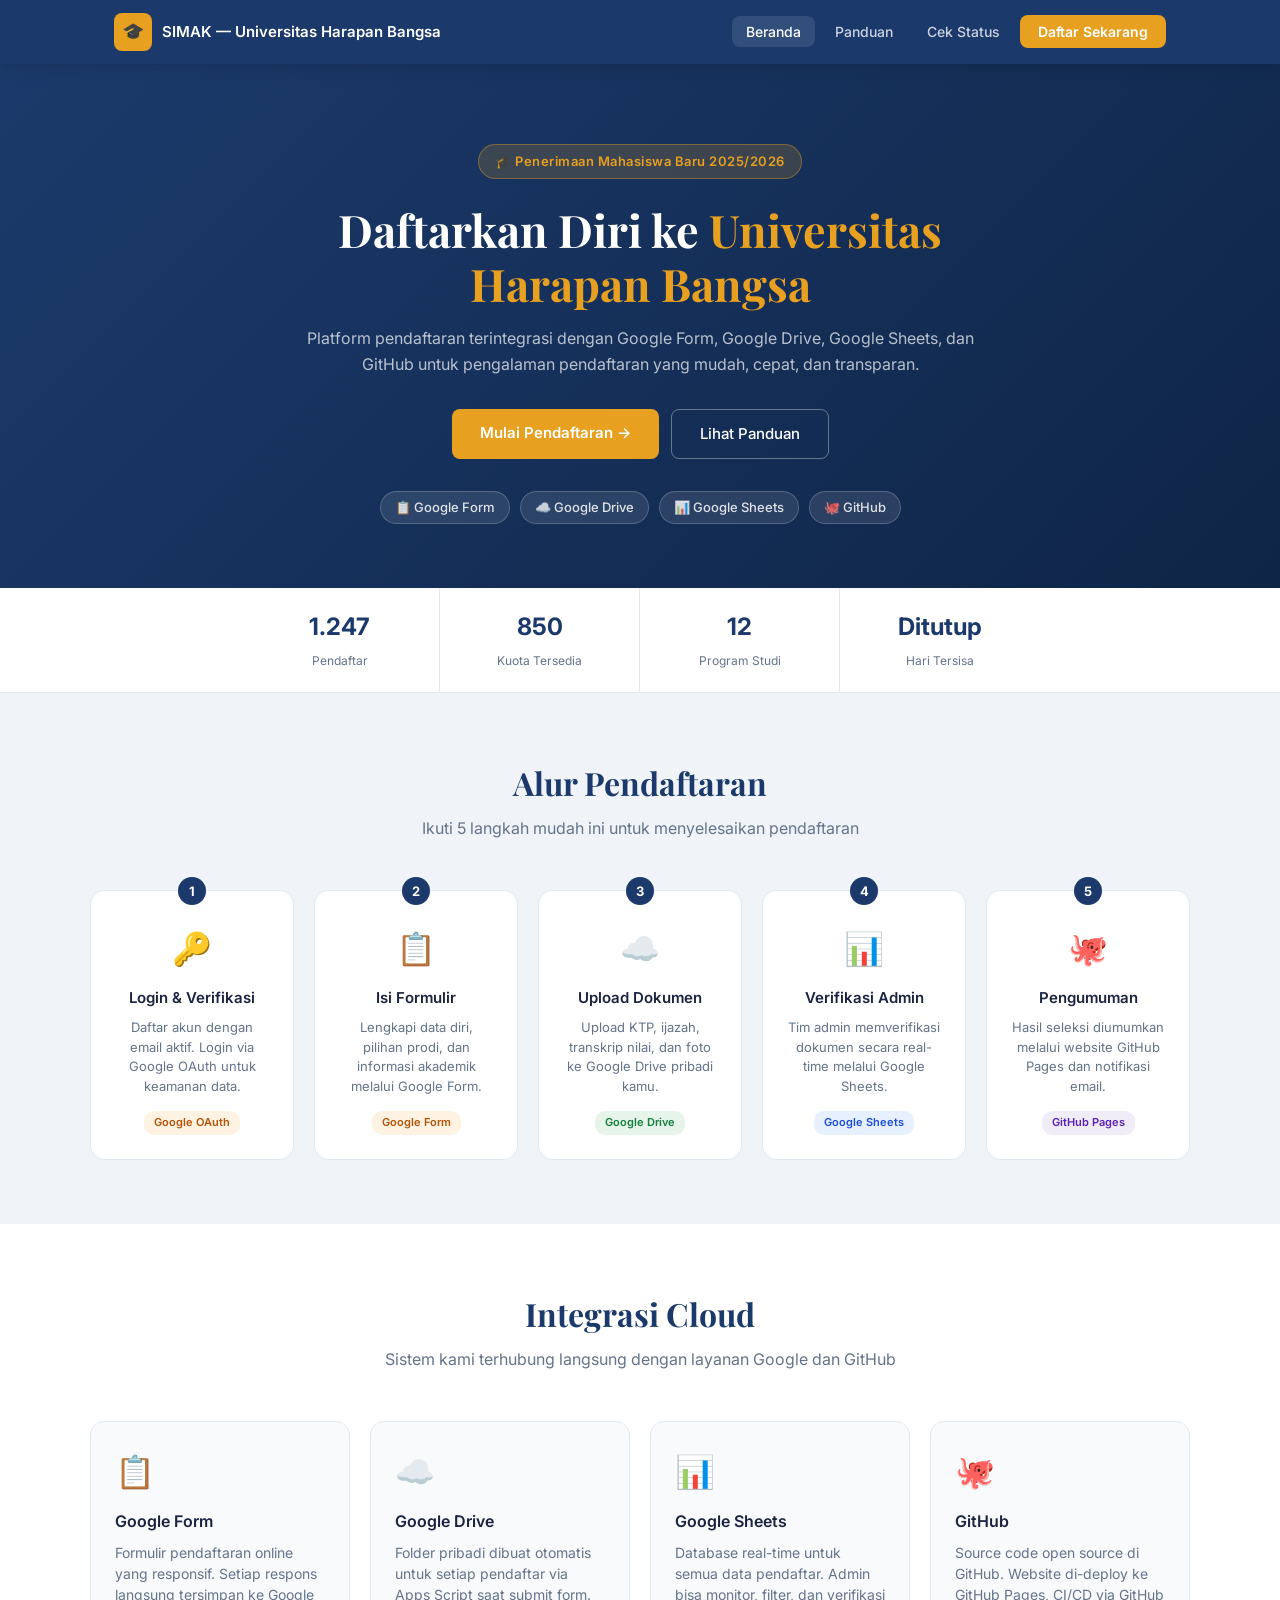
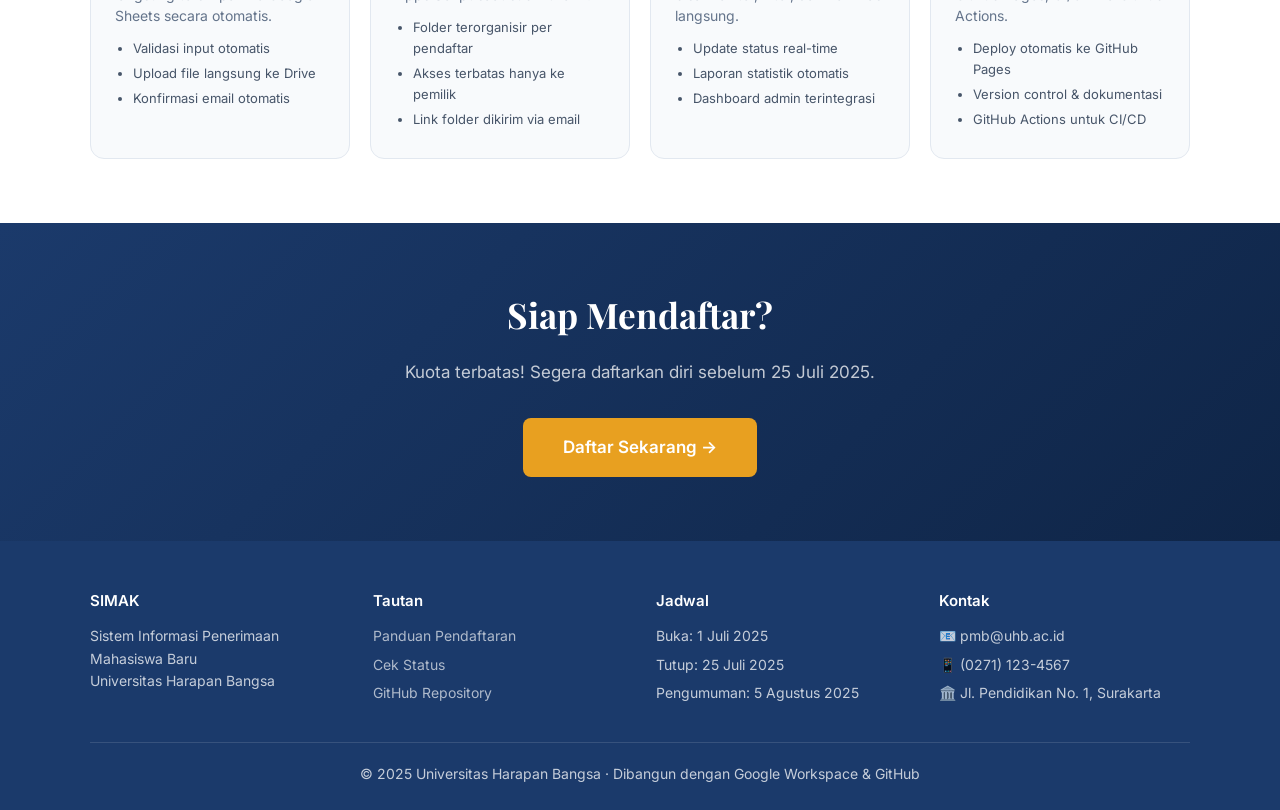
==== index.html @ dd5d7447 "Add files via upload" ====
<!DOCTYPE html>
<html lang="id">
<head>
  <meta charset="UTF-8" />
  <meta name="viewport" content="width=device-width, initial-scale=1.0" />
  <title>SIMAK — Pendaftaran Mahasiswa Baru 2025/2026</title>
  <link rel="stylesheet" href="css/style.css" />
  <link href="https://fonts.googleapis.com/css2?family=Playfair+Display:wght@600;700&family=Inter:wght@400;500;600&display=swap" rel="stylesheet" />
</head>
<body>

  <nav class="navbar">
    <div class="nav-container">
      <div class="nav-brand">
        <div class="nav-logo">🎓</div>
        <span class="nav-title">SIMAK — Universitas Harapan Bangsa</span>
      </div>
      <ul class="nav-links">
        <li><a href="index.html" class="active">Beranda</a></li>
        <li><a href="pages/panduan.html">Panduan</a></li>
        <li><a href="pages/status.html">Cek Status</a></li>
        <li><a href="pages/daftar.html" class="btn-nav">Daftar Sekarang</a></li>
      </ul>
      <button class="nav-toggle" onclick="toggleMenu()">☰</button>
    </div>
  </nav>

  <section class="hero">
    <div class="hero-content">
      <span class="hero-badge">🎓 Penerimaan Mahasiswa Baru 2025/2026</span>
      <h1>Daftarkan Diri ke <span class="highlight">Universitas Harapan Bangsa</span></h1>
      <p>Platform pendaftaran terintegrasi dengan Google Form, Google Drive, Google Sheets, dan GitHub untuk pengalaman pendaftaran yang mudah, cepat, dan transparan.</p>
      <div class="hero-cta">
        <a href="pages/daftar.html" class="btn-primary">Mulai Pendaftaran →</a>
        <a href="pages/panduan.html" class="btn-outline">Lihat Panduan</a>
      </div>
      <div class="hero-integrations">
        <span class="int-pill">📋 Google Form</span>
        <span class="int-pill">☁️ Google Drive</span>
        <span class="int-pill">📊 Google Sheets</span>
        <span class="int-pill">🐙 GitHub</span>
      </div>
    </div>
  </section>

  <section class="stats-bar">
    <div class="stat-item">
      <span class="stat-num" id="count-pendaftar">1.247</span>
      <span class="stat-label">Pendaftar</span>
    </div>
    <div class="stat-item">
      <span class="stat-num">850</span>
      <span class="stat-label">Kuota Tersedia</span>
    </div>
    <div class="stat-item">
      <span class="stat-num">12</span>
      <span class="stat-label">Program Studi</span>
    </div>
    <div class="stat-item">
      <span class="stat-num" id="countdown">14</span>
      <span class="stat-label">Hari Tersisa</span>
    </div>
  </section>

  <section class="section">
    <div class="container">
      <div class="section-header">
        <h2>Alur Pendaftaran</h2>
        <p>Ikuti 5 langkah mudah ini untuk menyelesaikan pendaftaran</p>
      </div>
      <div class="steps-grid">
        <div class="step-card">
          <div class="step-num">1</div>
          <div class="step-icon">🔑</div>
          <h3>Login & Verifikasi</h3>
          <p>Daftar akun dengan email aktif. Login via Google OAuth untuk keamanan data.</p>
          <span class="step-tag tag-google">Google OAuth</span>
        </div>
        <div class="step-card">
          <div class="step-num">2</div>
          <div class="step-icon">📋</div>
          <h3>Isi Formulir</h3>
          <p>Lengkapi data diri, pilihan prodi, dan informasi akademik melalui Google Form.</p>
          <span class="step-tag tag-google">Google Form</span>
        </div>
        <div class="step-card">
          <div class="step-num">3</div>
          <div class="step-icon">☁️</div>
          <h3>Upload Dokumen</h3>
          <p>Upload KTP, ijazah, transkrip nilai, dan foto ke Google Drive pribadi kamu.</p>
          <span class="step-tag tag-drive">Google Drive</span>
        </div>
        <div class="step-card">
          <div class="step-num">4</div>
          <div class="step-icon">📊</div>
          <h3>Verifikasi Admin</h3>
          <p>Tim admin memverifikasi dokumen secara real-time melalui Google Sheets.</p>
          <span class="step-tag tag-sheet">Google Sheets</span>
        </div>
        <div class="step-card">
          <div class="step-num">5</div>
          <div class="step-icon">🐙</div>
          <h3>Pengumuman</h3>
          <p>Hasil seleksi diumumkan melalui website GitHub Pages dan notifikasi email.</p>
          <span class="step-tag tag-github">GitHub Pages</span>
        </div>
      </div>
    </div>
  </section>

  <section class="section section-gray">
    <div class="container">
      <div class="section-header">
        <h2>Integrasi Cloud</h2>
        <p>Sistem kami terhubung langsung dengan layanan Google dan GitHub</p>
      </div>
      <div class="integration-grid">
        <div class="int-card">
          <div class="int-icon">📋</div>
          <h3>Google Form</h3>
          <p>Formulir pendaftaran online yang responsif. Setiap respons langsung tersimpan ke Google Sheets secara otomatis.</p>
          <ul><li>Validasi input otomatis</li><li>Upload file langsung ke Drive</li><li>Konfirmasi email otomatis</li></ul>
        </div>
        <div class="int-card">
          <div class="int-icon">☁️</div>
          <h3>Google Drive</h3>
          <p>Folder pribadi dibuat otomatis untuk setiap pendaftar via Apps Script saat submit form.</p>
          <ul><li>Folder terorganisir per pendaftar</li><li>Akses terbatas hanya ke pemilik</li><li>Link folder dikirim via email</li></ul>
        </div>
        <div class="int-card">
          <div class="int-icon">📊</div>
          <h3>Google Sheets</h3>
          <p>Database real-time untuk semua data pendaftar. Admin bisa monitor, filter, dan verifikasi langsung.</p>
          <ul><li>Update status real-time</li><li>Laporan statistik otomatis</li><li>Dashboard admin terintegrasi</li></ul>
        </div>
        <div class="int-card">
          <div class="int-icon">🐙</div>
          <h3>GitHub</h3>
          <p>Source code open source di GitHub. Website di-deploy ke GitHub Pages, CI/CD via GitHub Actions.</p>
          <ul><li>Deploy otomatis ke GitHub Pages</li><li>Version control & dokumentasi</li><li>GitHub Actions untuk CI/CD</li></ul>
        </div>
      </div>
    </div>
  </section>

  <section class="section cta-section">
    <div class="container text-center">
      <h2>Siap Mendaftar?</h2>
      <p>Kuota terbatas! Segera daftarkan diri sebelum 25 Juli 2025.</p>
      <a href="pages/daftar.html" class="btn-primary btn-large">Daftar Sekarang →</a>
    </div>
  </section>

  <footer class="footer">
    <div class="container">
      <div class="footer-grid">
        <div><h4>SIMAK</h4><p>Sistem Informasi Penerimaan Mahasiswa Baru<br>Universitas Harapan Bangsa</p></div>
        <div><h4>Tautan</h4><ul><li><a href="pages/panduan.html">Panduan Pendaftaran</a></li><li><a href="pages/status.html">Cek Status</a></li><li><a href="https://github.com/username/simak" target="_blank">GitHub Repository</a></li></ul></div>
        <div><h4>Jadwal</h4><ul><li>Buka: 1 Juli 2025</li><li>Tutup: 25 Juli 2025</li><li>Pengumuman: 5 Agustus 2025</li></ul></div>
        <div><h4>Kontak</h4><ul><li>📧 pmb@uhb.ac.id</li><li>📱 (0271) 123-4567</li><li>🏛️ Jl. Pendidikan No. 1, Surakarta</li></ul></div>
      </div>
      <div class="footer-bottom"><p>© 2025 Universitas Harapan Bangsa · Dibangun dengan Google Workspace & GitHub</p></div>
    </div>
  </footer>

  <script src="js/main.js"></script>
</body>
</html>
---- css/style.css ----
/* ===== RESET & BASE ===== */
*, *::before, *::after { margin: 0; padding: 0; box-sizing: border-box; }
html { scroll-behavior: smooth; }
body { font-family: 'Inter', sans-serif; background: #f0f4f8; color: #1a2340; line-height: 1.6; }
a { text-decoration: none; color: inherit; }
ul { list-style: none; }

/* ===== NAVBAR ===== */
.navbar { background: #1B3A6B; position: sticky; top: 0; z-index: 1000; box-shadow: 0 2px 16px rgba(0,0,0,0.15); }
.nav-container { max-width: 1100px; margin: 0 auto; padding: 0 1.5rem; display: flex; align-items: center; justify-content: space-between; height: 64px; }
.nav-brand { display: flex; align-items: center; gap: 10px; }
.nav-logo { width: 38px; height: 38px; background: #E8A020; border-radius: 8px; display: flex; align-items: center; justify-content: center; font-size: 18px; }
.nav-title { color: #fff; font-size: 15px; font-weight: 600; }
.nav-links { display: flex; align-items: center; gap: 6px; }
.nav-links a { color: rgba(255,255,255,0.78); font-size: 14px; font-weight: 500; padding: 7px 14px; border-radius: 8px; transition: all 0.2s; }
.nav-links a:hover, .nav-links a.active { color: #fff; background: rgba(255,255,255,0.1); }
.nav-links .btn-nav { background: #E8A020; color: #fff !important; padding: 8px 18px; border-radius: 8px; font-weight: 600; }
.nav-links .btn-nav:hover { background: #d4911a; }
.nav-toggle { display: none; background: none; border: none; color: #fff; font-size: 22px; cursor: pointer; }

/* ===== HERO ===== */
.hero { background: linear-gradient(135deg, #1B3A6B 0%, #0f2547 100%); padding: 5rem 1.5rem 4rem; text-align: center; }
.hero-content { max-width: 700px; margin: 0 auto; }
.hero-badge { display: inline-block; background: rgba(232,160,32,0.18); border: 1px solid rgba(232,160,32,0.4); color: #E8A020; font-size: 13px; font-weight: 600; padding: 6px 16px; border-radius: 20px; letter-spacing: 0.5px; margin-bottom: 1.5rem; }
.hero h1 { font-family: 'Playfair Display', serif; font-size: 2.8rem; color: #fff; line-height: 1.2; margin-bottom: 1rem; }
.hero h1 .highlight { color: #E8A020; }
.hero p { color: rgba(255,255,255,0.7); font-size: 16px; margin-bottom: 2rem; }
.hero-cta { display: flex; gap: 12px; justify-content: center; flex-wrap: wrap; margin-bottom: 2rem; }
.hero-integrations { display: flex; gap: 10px; justify-content: center; flex-wrap: wrap; }
.int-pill { background: rgba(255,255,255,0.1); border: 1px solid rgba(255,255,255,0.2); color: rgba(255,255,255,0.85); font-size: 13px; font-weight: 500; padding: 5px 14px; border-radius: 20px; }

/* ===== BUTTONS ===== */
.btn-primary { background: #E8A020; color: #fff; padding: 12px 28px; border-radius: 8px; font-size: 15px; font-weight: 600; border: none; cursor: pointer; transition: background 0.2s, transform 0.15s; display: inline-block; }
.btn-primary:hover { background: #d4911a; transform: translateY(-2px); }
.btn-outline { background: transparent; color: #fff; border: 1.5px solid rgba(255,255,255,0.35); padding: 12px 28px; border-radius: 8px; font-size: 15px; font-weight: 500; cursor: pointer; transition: all 0.2s; display: inline-block; }
.btn-outline:hover { border-color: rgba(255,255,255,0.8); background: rgba(255,255,255,0.06); }
.btn-large { padding: 16px 40px; font-size: 17px; }
.btn-secondary { background: #1B3A6B; color: #fff; padding: 12px 28px; border-radius: 8px; font-size: 15px; font-weight: 600; border: none; cursor: pointer; transition: background 0.2s; display: inline-block; }
.btn-secondary:hover { background: #152d54; }

/* ===== STATS BAR ===== */
.stats-bar { background: #fff; border-bottom: 1px solid #e2e8f0; display: flex; justify-content: center; }
.stat-item { flex: 1; max-width: 200px; padding: 1.25rem 1rem; text-align: center; border-right: 1px solid #e2e8f0; }
.stat-item:last-child { border-right: none; }
.stat-num { display: block; font-size: 24px; font-weight: 700; color: #1B3A6B; }
.stat-label { font-size: 12px; color: #64748b; margin-top: 2px; }

/* ===== SECTIONS ===== */
.section { padding: 4rem 1.5rem; }
.section-gray { background: #fff; }
.container { max-width: 1100px; margin: 0 auto; }
.section-header { text-align: center; margin-bottom: 3rem; }
.section-header h2 { font-family: 'Playfair Display', serif; font-size: 2rem; color: #1B3A6B; margin-bottom: 0.5rem; }
.section-header p { color: #64748b; font-size: 16px; }
.text-center { text-align: center; }

/* ===== STEPS GRID ===== */
.steps-grid { display: grid; grid-template-columns: repeat(auto-fit, minmax(180px, 1fr)); gap: 20px; }
.step-card { background: #fff; border-radius: 14px; border: 1px solid #e2e8f0; padding: 1.5rem; position: relative; text-align: center; transition: box-shadow 0.2s, transform 0.2s; }
.step-card:hover { box-shadow: 0 8px 24px rgba(27,58,107,0.1); transform: translateY(-3px); }
.step-num { position: absolute; top: -14px; left: 50%; transform: translateX(-50%); width: 28px; height: 28px; border-radius: 50%; background: #1B3A6B; color: #fff; font-size: 13px; font-weight: 700; display: flex; align-items: center; justify-content: center; }
.step-icon { font-size: 32px; margin: 0.5rem 0 0.75rem; }
.step-card h3 { font-size: 15px; font-weight: 600; color: #1a2340; margin-bottom: 0.5rem; }
.step-card p { font-size: 13px; color: #64748b; line-height: 1.5; margin-bottom: 0.75rem; }
.step-tag { display: inline-block; font-size: 11px; font-weight: 600; padding: 3px 10px; border-radius: 10px; }
.tag-google { background: #fef3e2; color: #b45309; }
.tag-drive  { background: #e6f4ea; color: #15803d; }
.tag-sheet  { background: #e6f0ff; color: #1d4ed8; }
.tag-github { background: #f0edf8; color: #5b21b6; }

/* ===== INTEGRATION GRID ===== */
.integration-grid { display: grid; grid-template-columns: repeat(auto-fit, minmax(240px, 1fr)); gap: 20px; }
.int-card { background: #f8fafc; border-radius: 14px; border: 1px solid #e2e8f0; padding: 1.5rem; transition: border-color 0.2s, box-shadow 0.2s; }
.int-card:hover { border-color: #1B3A6B; box-shadow: 0 4px 16px rgba(27,58,107,0.08); }
.int-icon { font-size: 32px; margin-bottom: 0.75rem; }
.int-card h3 { font-size: 16px; font-weight: 600; color: #1a2340; margin-bottom: 0.5rem; }
.int-card p { font-size: 14px; color: #64748b; margin-bottom: 0.75rem; line-height: 1.5; }
.int-card ul { padding-left: 1.1rem; list-style: disc; }
.int-card ul li { font-size: 13px; color: #475569; margin-bottom: 4px; }

/* ===== CTA SECTION ===== */
.cta-section { background: linear-gradient(135deg, #1B3A6B, #0f2547); color: #fff; }
.cta-section h2 { font-family: 'Playfair Display', serif; font-size: 2.2rem; margin-bottom: 1rem; color: #fff; }
.cta-section p { color: rgba(255,255,255,0.75); font-size: 17px; margin-bottom: 2rem; }

/* ===== FORM PAGE ===== */
.form-page { padding: 3rem 1.5rem; min-height: 80vh; }
.form-page .container { max-width: 700px; }
.form-header { margin-bottom: 2rem; }
.form-header h1 { font-family: 'Playfair Display', serif; font-size: 1.8rem; color: #1B3A6B; margin-bottom: 0.5rem; }
.form-header p { color: #64748b; }
.form-card { background: #fff; border-radius: 16px; border: 1px solid #e2e8f0; padding: 2rem; margin-bottom: 1.5rem; }
.form-card h2 { font-size: 16px; font-weight: 600; color: #1B3A6B; margin-bottom: 1.25rem; padding-bottom: 0.75rem; border-bottom: 2px solid #e2e8f0; }
.form-group { margin-bottom: 1.25rem; }
.form-group label { display: block; font-size: 14px; font-weight: 500; color: #374151; margin-bottom: 6px; }
.form-group label .required { color: #ef4444; margin-left: 3px; }
.form-group input, .form-group select, .form-group textarea { width: 100%; padding: 10px 14px; border: 1.5px solid #e2e8f0; border-radius: 8px; font-size: 14px; font-family: 'Inter', sans-serif; color: #1a2340; background: #fff; transition: border-color 0.2s, box-shadow 0.2s; outline: none; }
.form-group input:focus, .form-group select:focus, .form-group textarea:focus { border-color: #1B3A6B; box-shadow: 0 0 0 3px rgba(27,58,107,0.1); }
.form-group textarea { resize: vertical; min-height: 90px; }
.form-row { display: grid; grid-template-columns: 1fr 1fr; gap: 16px; }
.form-hint { font-size: 12px; color: #94a3b8; margin-top: 5px; }
.form-submit { text-align: center; margin-top: 2rem; }
.form-submit .btn-primary { width: 100%; max-width: 320px; padding: 14px; font-size: 16px; }
.progress-steps { display: flex; justify-content: center; gap: 0; margin-bottom: 2rem; }
.prog-step { display: flex; align-items: center; }
.prog-dot { width: 32px; height: 32px; border-radius: 50%; background: #e2e8f0; color: #94a3b8; font-size: 13px; font-weight: 700; display: flex; align-items: center; justify-content: center; }
.prog-dot.active { background: #1B3A6B; color: #fff; }
.prog-dot.done { background: #16a34a; color: #fff; }
.prog-line { width: 60px; height: 2px; background: #e2e8f0; }
.prog-line.done { background: #16a34a; }

/* ===== STATUS PAGE ===== */
.status-page { padding: 3rem 1.5rem; min-height: 80vh; }
.status-search { background: #fff; border-radius: 14px; border: 1px solid #e2e8f0; padding: 1.5rem; margin-bottom: 1.5rem; }
.search-row { display: flex; gap: 12px; }
.search-row input { flex: 1; padding: 10px 14px; border: 1.5px solid #e2e8f0; border-radius: 8px; font-size: 14px; outline: none; }
.search-row input:focus { border-color: #1B3A6B; }
.status-card { background: #fff; border-radius: 14px; border: 1px solid #e2e8f0; padding: 1.5rem; }
.status-card h3 { font-size: 16px; font-weight: 600; margin-bottom: 1rem; }
.status-badge { display: inline-block; padding: 4px 14px; border-radius: 20px; font-size: 13px; font-weight: 600; }
.status-terverifikasi { background: #dcfce7; color: #15803d; }
.status-menunggu { background: #fef3e2; color: #b45309; }
.status-ditolak { background: #fee2e2; color: #dc2626; }
.info-grid { display: grid; grid-template-columns: 1fr 1fr; gap: 10px; margin: 1rem 0; }
.info-item { background: #f8fafc; border-radius: 8px; padding: 10px 14px; }
.info-label { font-size: 11px; color: #94a3b8; font-weight: 600; text-transform: uppercase; letter-spacing: 0.5px; }
.info-value { font-size: 14px; color: #1a2340; font-weight: 500; margin-top: 2px; }
.status-timeline { margin-top: 1.5rem; }
.status-timeline h4 { font-size: 14px; font-weight: 600; margin-bottom: 1rem; color: #374151; }
.timeline-item { display: flex; gap: 14px; padding: 12px 0; border-bottom: 1px solid #f1f5f9; align-items: flex-start; }
.timeline-item:last-child { border-bottom: none; }
.timeline-dot { width: 10px; height: 10px; border-radius: 50%; margin-top: 5px; flex-shrink: 0; }
.dot-done { background: #16a34a; }
.dot-active { background: #E8A020; }
.dot-pending { background: #cbd5e1; }
.timeline-text { font-size: 13px; color: #374151; font-weight: 500; }
.timeline-time { font-size: 12px; color: #94a3b8; }

/* ===== PANDUAN PAGE ===== */
.panduan-page { padding: 3rem 1.5rem; min-height: 80vh; }
.accordion { background: #fff; border-radius: 14px; border: 1px solid #e2e8f0; overflow: hidden; margin-bottom: 1rem; }
.accordion-header { width: 100%; padding: 1.1rem 1.5rem; background: none; border: none; font-size: 15px; font-weight: 600; color: #1a2340; text-align: left; cursor: pointer; display: flex; justify-content: space-between; align-items: center; }
.accordion-header:hover { background: #f8fafc; }
.accordion-body { padding: 1.25rem 1.5rem; font-size: 14px; color: #475569; line-height: 1.7; display: none; border-top: 1px solid #f1f5f9; }
.accordion-body.open { display: block; }
.accordion-body ol, .accordion-body ul { padding-left: 1.2rem; margin-top: 0.5rem; }
.accordion-body li { margin-bottom: 6px; }
.doc-list { display: grid; grid-template-columns: 1fr 1fr; gap: 10px; margin-top: 0.75rem; }
.doc-item { background: #f8fafc; border: 1px solid #e2e8f0; border-radius: 8px; padding: 10px 14px; font-size: 13px; }

/* ===== PAGE HERO ===== */
.page-hero { background: linear-gradient(135deg, #1B3A6B, #0f2547); padding: 3rem 1.5rem 2.5rem; text-align: center; }
.page-hero h1 { font-family: 'Playfair Display', serif; font-size: 2rem; color: #fff; margin-bottom: 0.5rem; }
.page-hero p { color: rgba(255,255,255,0.7); font-size: 15px; }

/* ===== ALERT ===== */
.alert { padding: 12px 16px; border-radius: 8px; font-size: 14px; margin-bottom: 1rem; display: flex; align-items: flex-start; gap: 10px; }
.alert-info { background: #eff6ff; border: 1px solid #bfdbfe; color: #1e40af; }
.alert-success { background: #f0fdf4; border: 1px solid #bbf7d0; color: #15803d; }
.alert-warning { background: #fffbeb; border: 1px solid #fed7aa; color: #b45309; }

/* ===== FOOTER ===== */
.footer { background: #1B3A6B; color: rgba(255,255,255,0.75); padding: 3rem 1.5rem 1.5rem; }
.footer-grid { display: grid; grid-template-columns: repeat(auto-fit, minmax(180px, 1fr)); gap: 2rem; max-width: 1100px; margin: 0 auto 2rem; }
.footer h4 { color: #fff; font-size: 15px; font-weight: 600; margin-bottom: 0.75rem; }
.footer p { font-size: 14px; line-height: 1.6; }
.footer ul li { font-size: 14px; margin-bottom: 6px; }
.footer ul li a { color: rgba(255,255,255,0.65); transition: color 0.2s; }
.footer ul li a:hover { color: #E8A020; }
.footer-bottom { border-top: 1px solid rgba(255,255,255,0.12); padding-top: 1.25rem; text-align: center; font-size: 13px; max-width: 1100px; margin: 0 auto; }

/* ===== RESPONSIVE ===== */
@media (max-width: 768px) {
  .nav-links { display: none; flex-direction: column; position: absolute; top: 64px; left: 0; right: 0; background: #1B3A6B; padding: 1rem; }
  .nav-links.open { display: flex; }
  .nav-toggle { display: block; }
  .hero h1 { font-size: 1.9rem; }
  .form-row { grid-template-columns: 1fr; }
  .search-row { flex-direction: column; }
  .doc-list { grid-template-columns: 1fr; }
  .info-grid { grid-template-columns: 1fr; }
  .stats-bar { flex-wrap: wrap; }
  .stat-item { min-width: 45%; }
  .prog-line { width: 30px; }
}
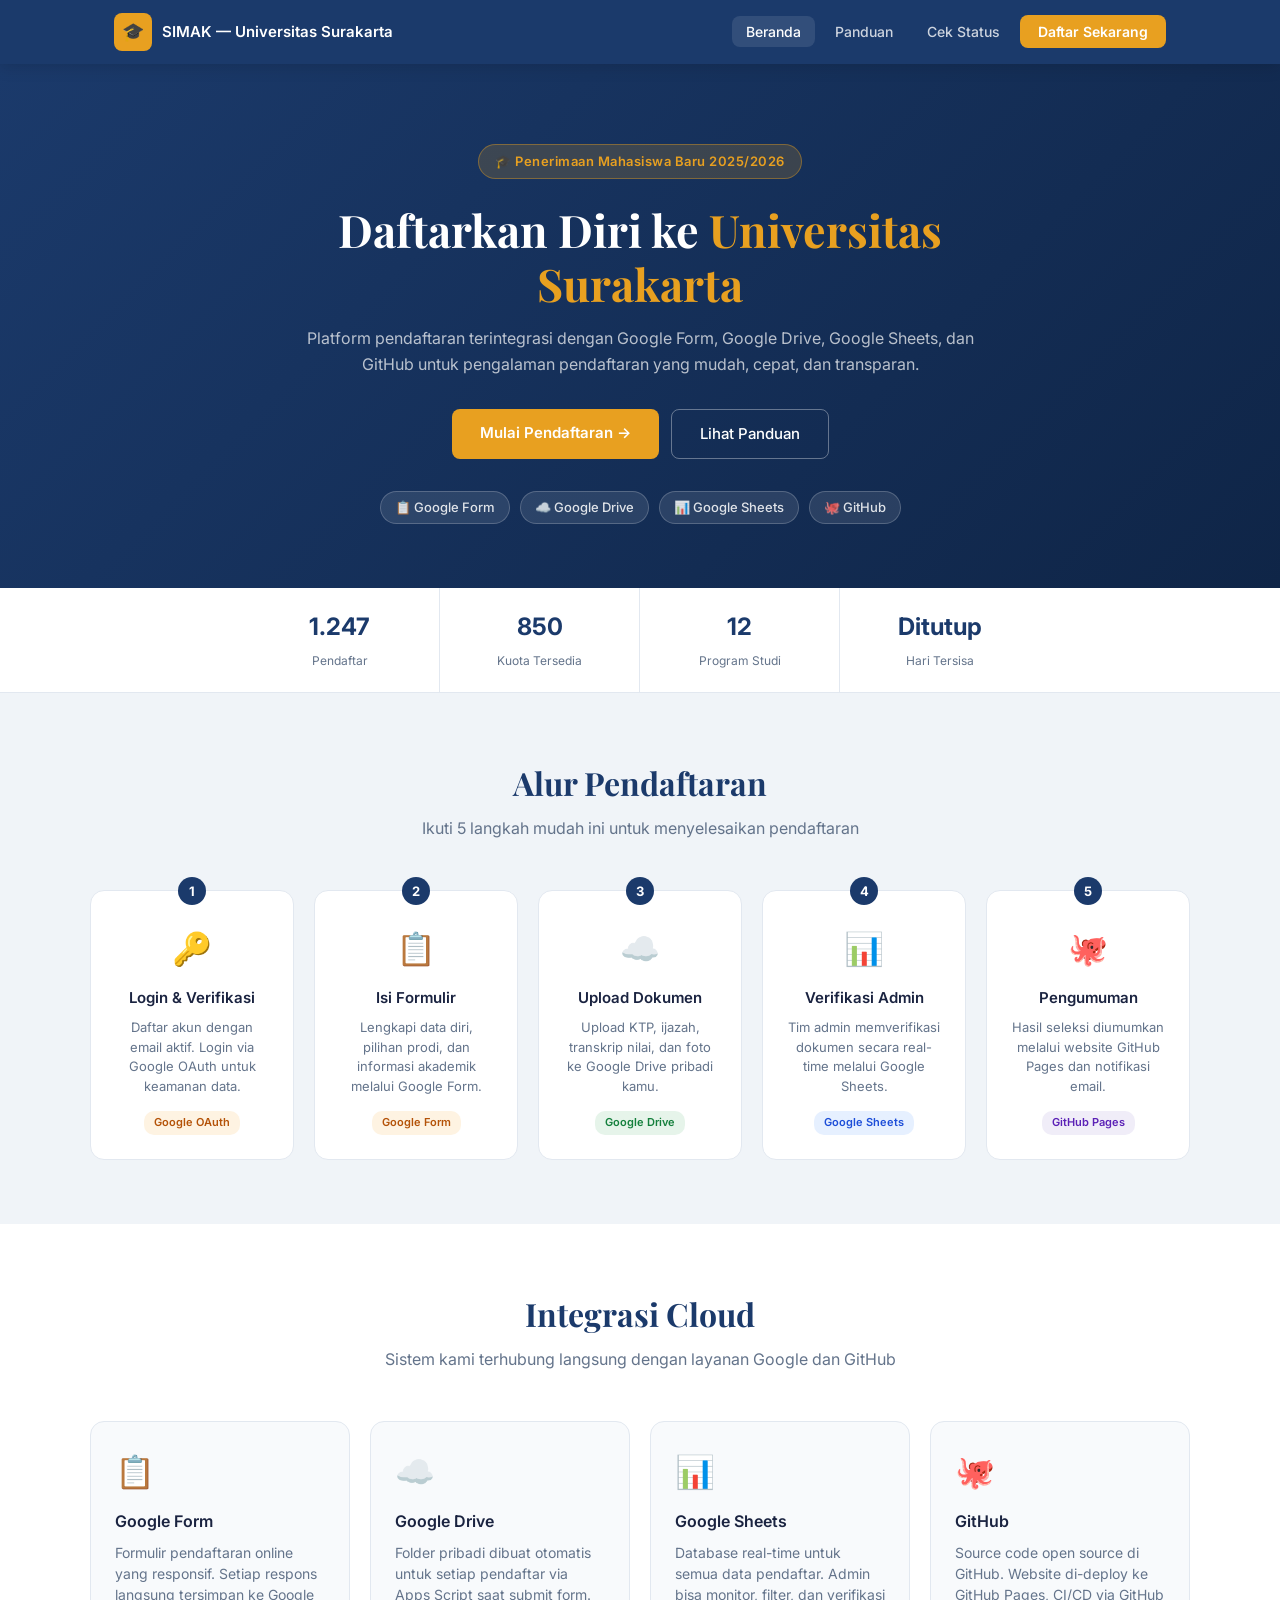
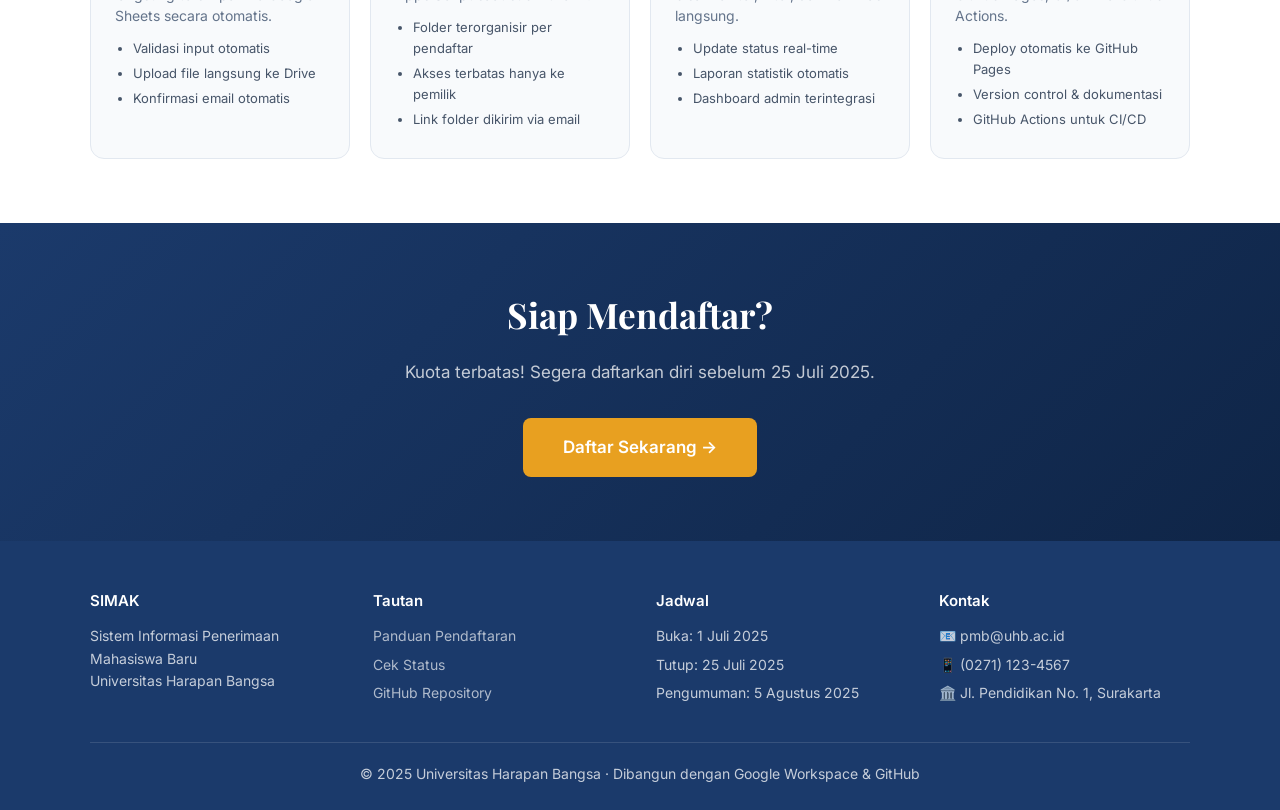
==== commit b7afe98b: "gantiuniv index.html" ====
--- a/index.html
+++ b/index.html
@@ -13,7 +13,7 @@
     <div class="nav-container">
       <div class="nav-brand">
         <div class="nav-logo">🎓</div>
-        <span class="nav-title">SIMAK — Universitas Harapan Bangsa</span>
+        <span class="nav-title">SIMAK — Universitas Surakarta</span>
       </div>
       <ul class="nav-links">
         <li><a href="index.html" class="active">Beranda</a></li>
@@ -28,7 +28,7 @@
   <section class="hero">
     <div class="hero-content">
       <span class="hero-badge">🎓 Penerimaan Mahasiswa Baru 2025/2026</span>
-      <h1>Daftarkan Diri ke <span class="highlight">Universitas Harapan Bangsa</span></h1>
+      <h1>Daftarkan Diri ke <span class="highlight">Universitas Surakarta</span></h1>
       <p>Platform pendaftaran terintegrasi dengan Google Form, Google Drive, Google Sheets, dan GitHub untuk pengalaman pendaftaran yang mudah, cepat, dan transparan.</p>
       <div class="hero-cta">
         <a href="pages/daftar.html" class="btn-primary">Mulai Pendaftaran →</a>
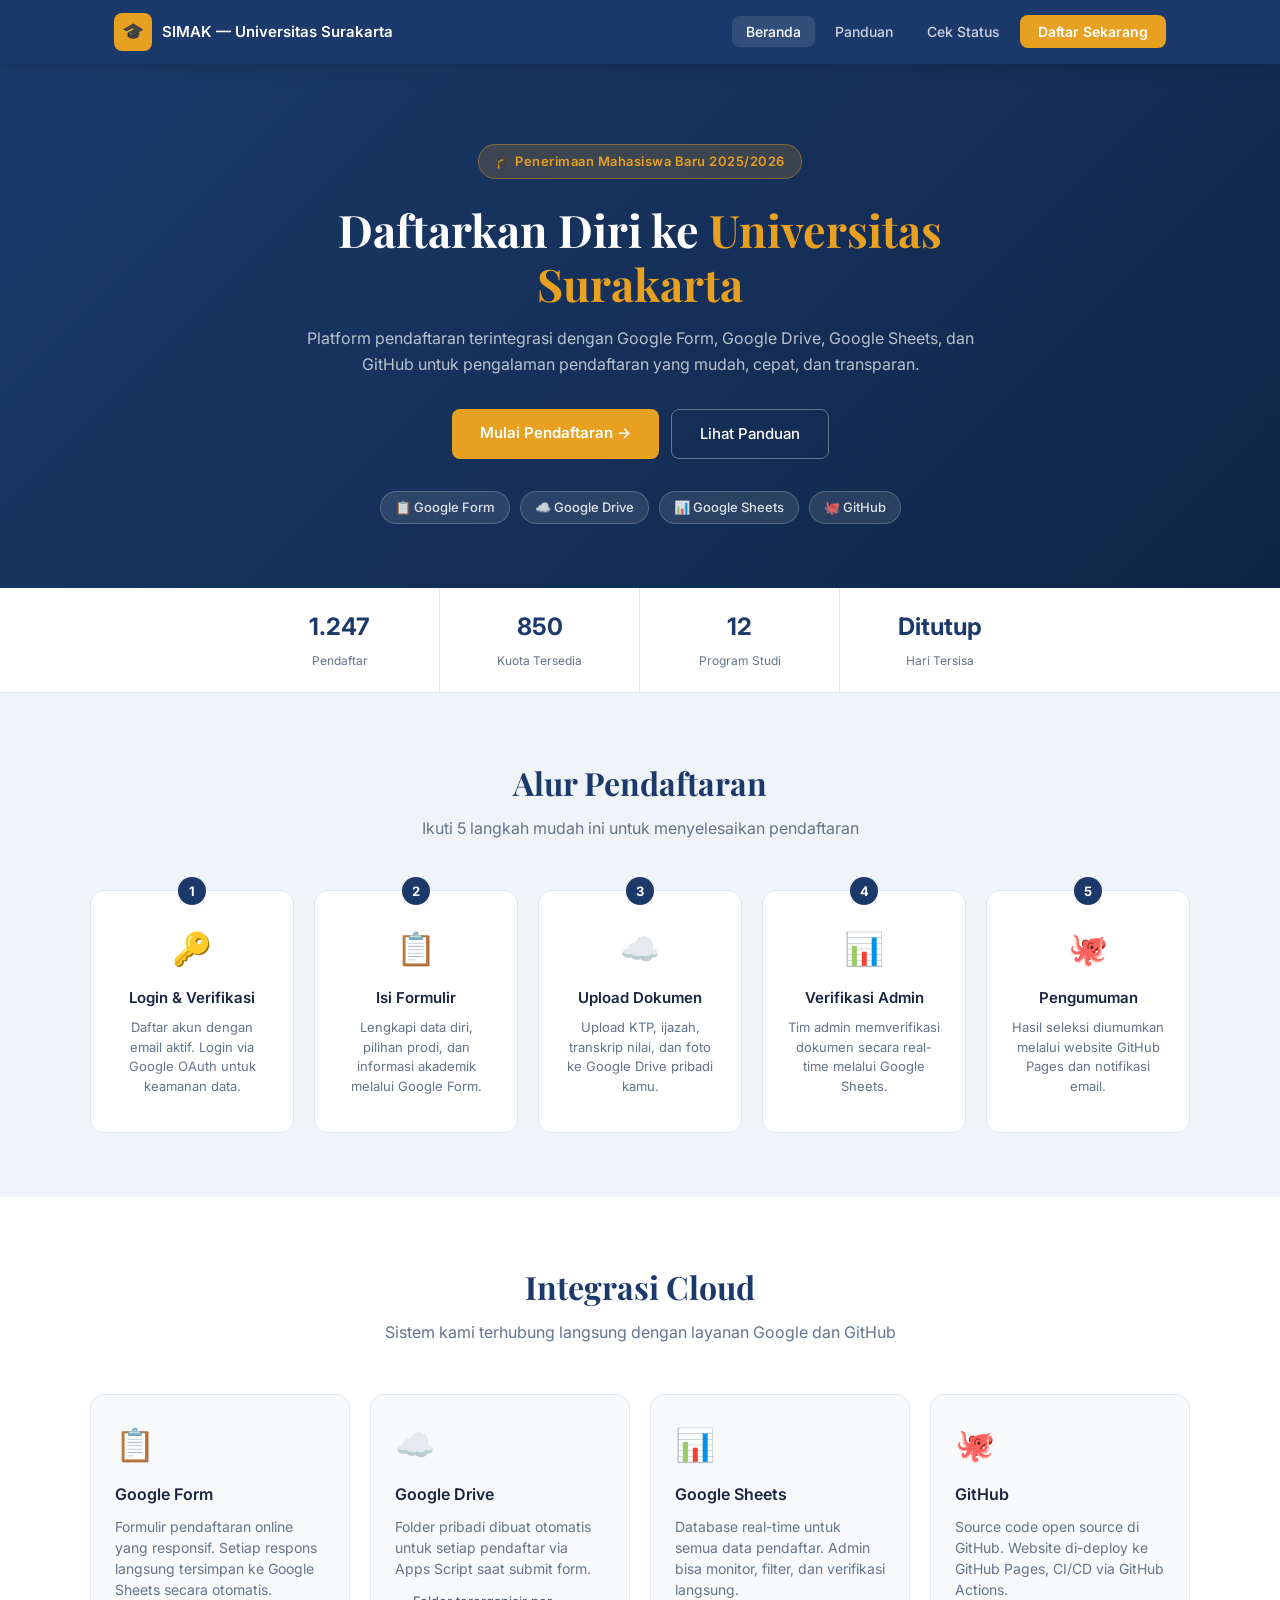
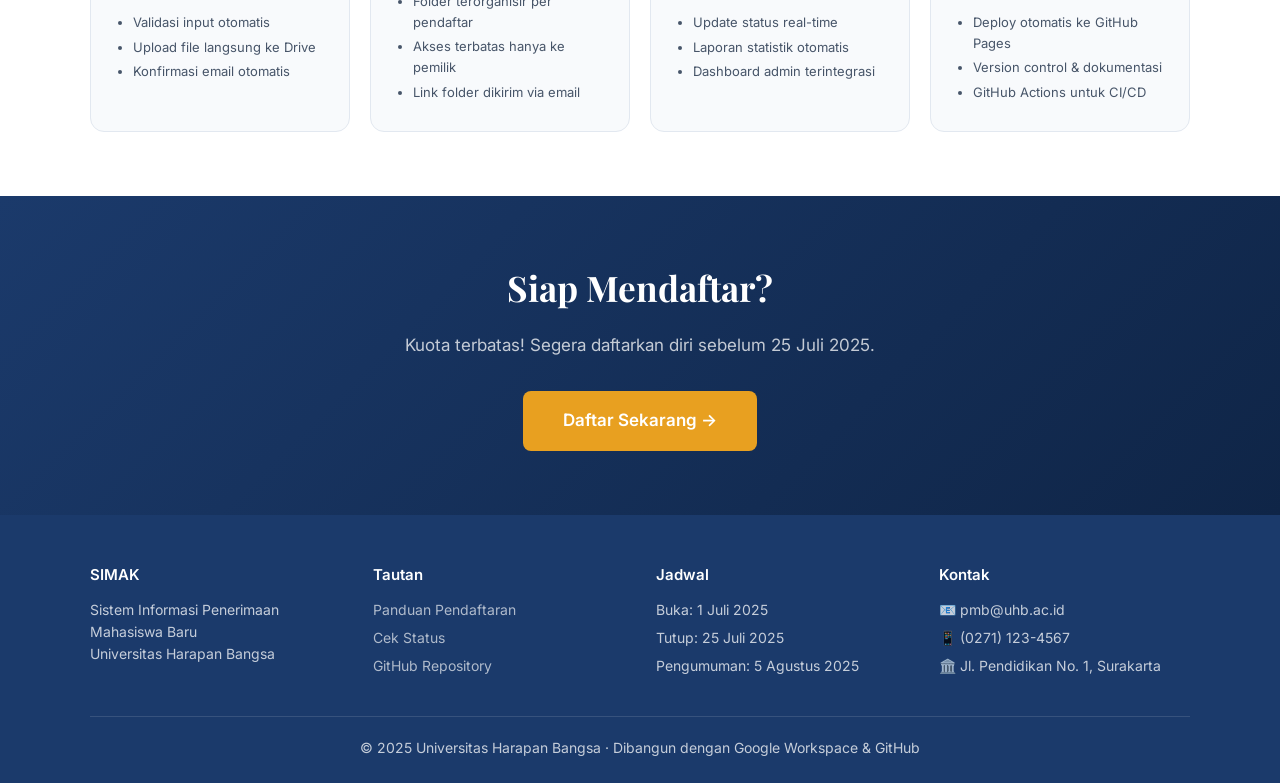
==== commit 3167d96b: "Update index.html" ====
--- a/index.html
+++ b/index.html
@@ -74,35 +74,30 @@
           <div class="step-icon">🔑</div>
           <h3>Login & Verifikasi</h3>
           <p>Daftar akun dengan email aktif. Login via Google OAuth untuk keamanan data.</p>
-          <span class="step-tag tag-google">Google OAuth</span>
         </div>
         <div class="step-card">
           <div class="step-num">2</div>
           <div class="step-icon">📋</div>
           <h3>Isi Formulir</h3>
           <p>Lengkapi data diri, pilihan prodi, dan informasi akademik melalui Google Form.</p>
-          <span class="step-tag tag-google">Google Form</span>
         </div>
         <div class="step-card">
           <div class="step-num">3</div>
           <div class="step-icon">☁️</div>
           <h3>Upload Dokumen</h3>
           <p>Upload KTP, ijazah, transkrip nilai, dan foto ke Google Drive pribadi kamu.</p>
-          <span class="step-tag tag-drive">Google Drive</span>
         </div>
         <div class="step-card">
           <div class="step-num">4</div>
           <div class="step-icon">📊</div>
           <h3>Verifikasi Admin</h3>
           <p>Tim admin memverifikasi dokumen secara real-time melalui Google Sheets.</p>
-          <span class="step-tag tag-sheet">Google Sheets</span>
         </div>
         <div class="step-card">
           <div class="step-num">5</div>
           <div class="step-icon">🐙</div>
           <h3>Pengumuman</h3>
           <p>Hasil seleksi diumumkan melalui website GitHub Pages dan notifikasi email.</p>
-          <span class="step-tag tag-github">GitHub Pages</span>
         </div>
       </div>
     </div>
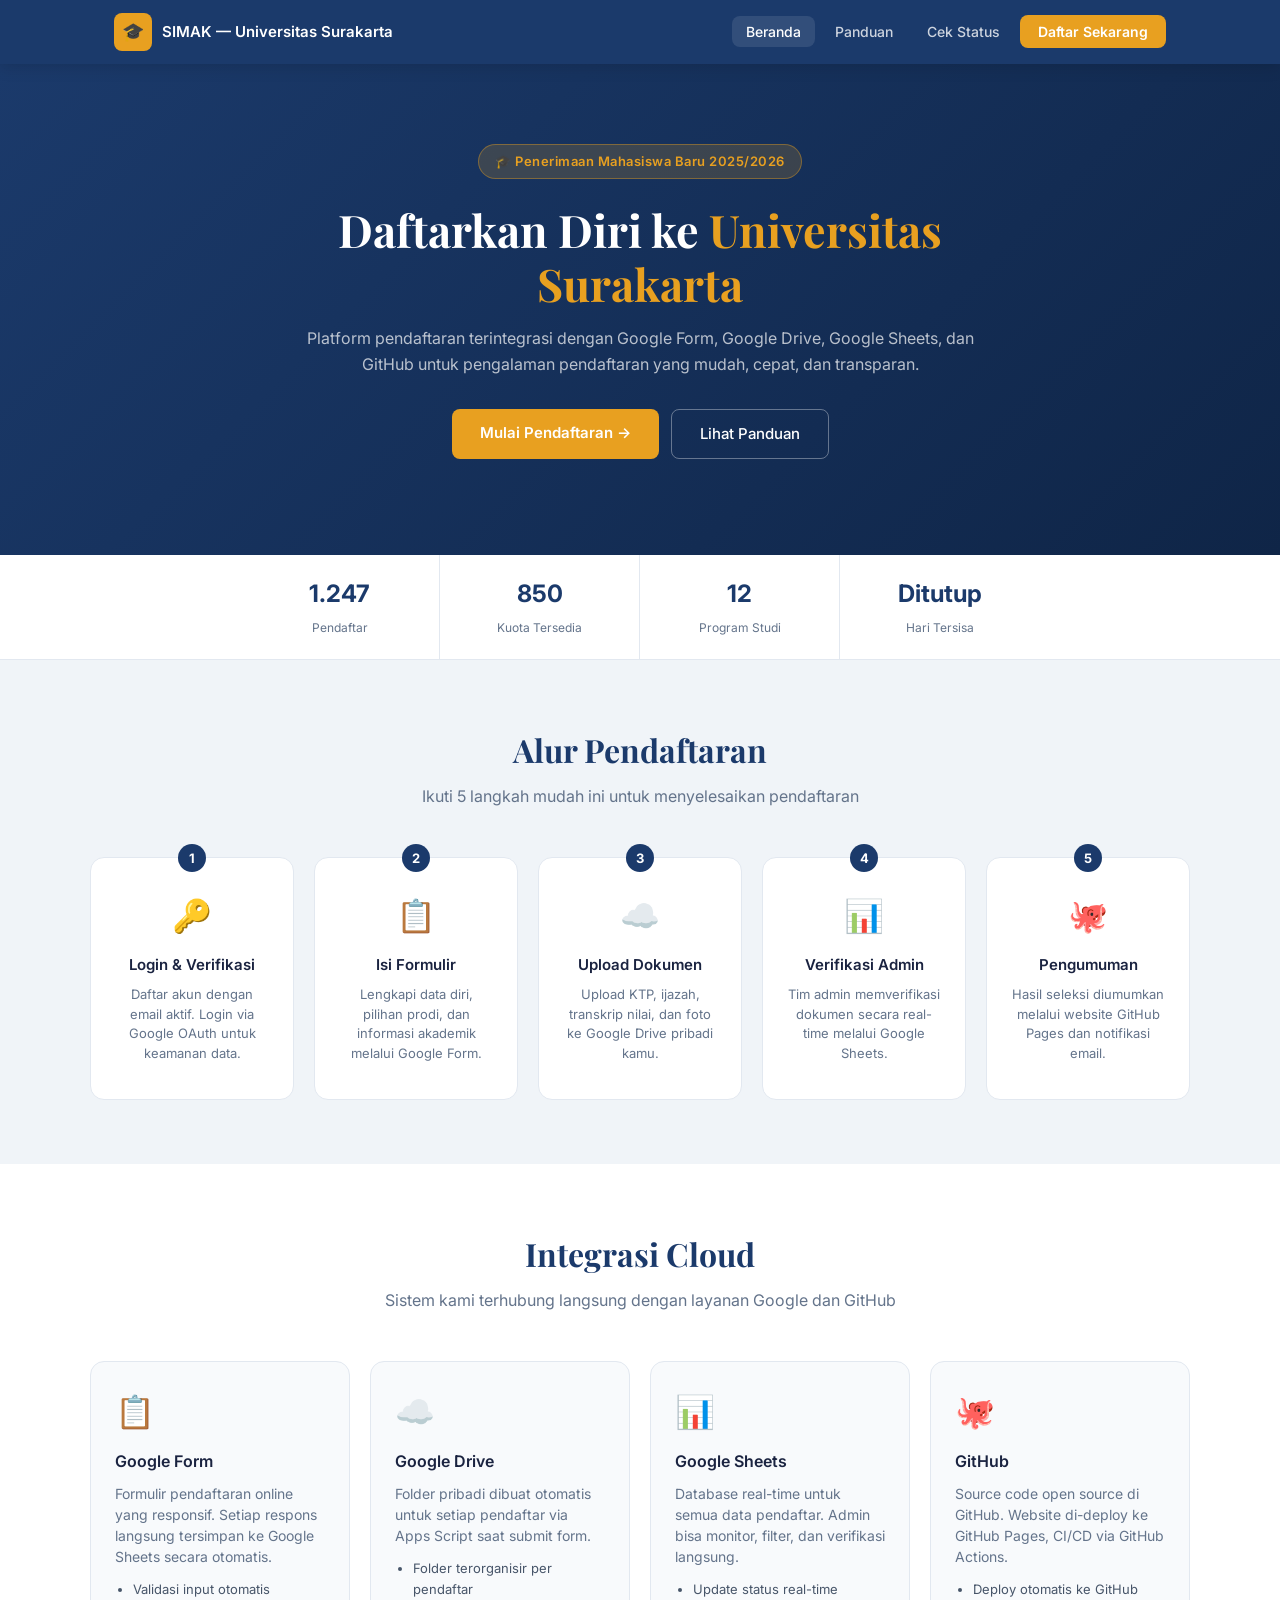
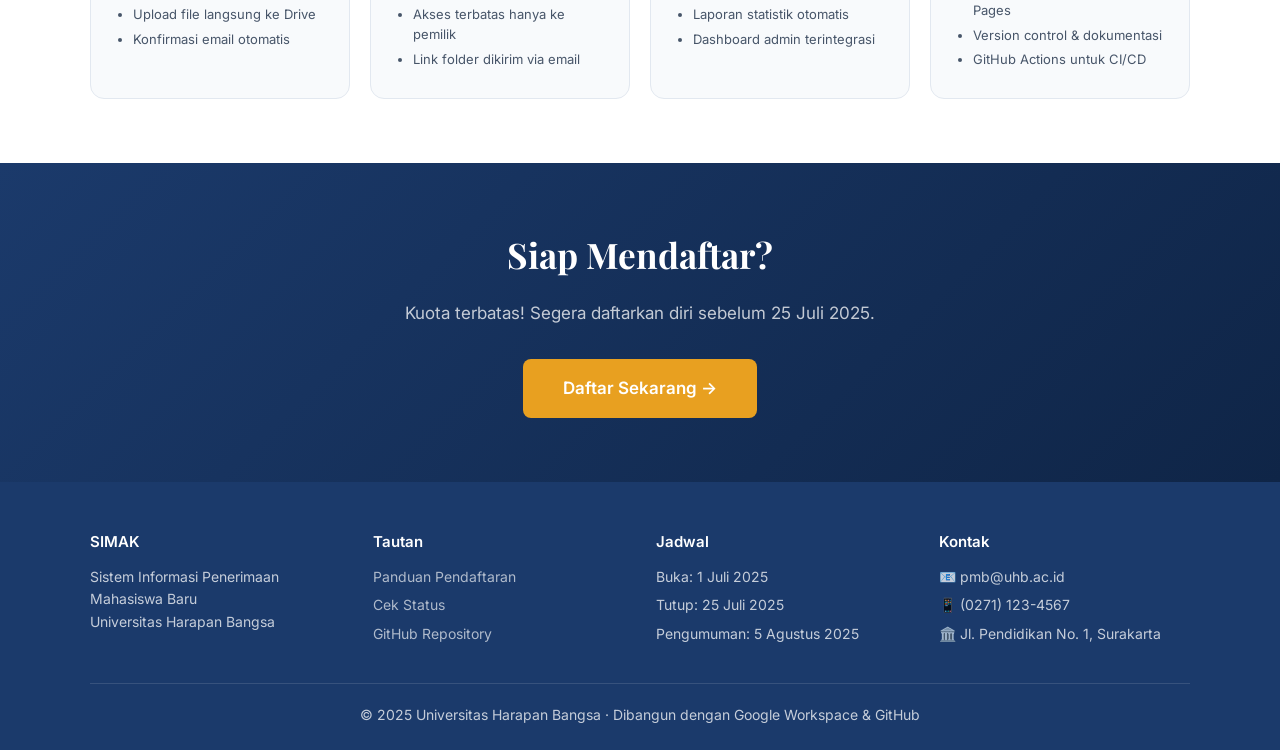
==== commit b852a60a: "Update index.html" ====
--- a/index.html
+++ b/index.html
@@ -35,10 +35,6 @@
         <a href="pages/panduan.html" class="btn-outline">Lihat Panduan</a>
       </div>
       <div class="hero-integrations">
-        <span class="int-pill">📋 Google Form</span>
-        <span class="int-pill">☁️ Google Drive</span>
-        <span class="int-pill">📊 Google Sheets</span>
-        <span class="int-pill">🐙 GitHub</span>
       </div>
     </div>
   </section>
